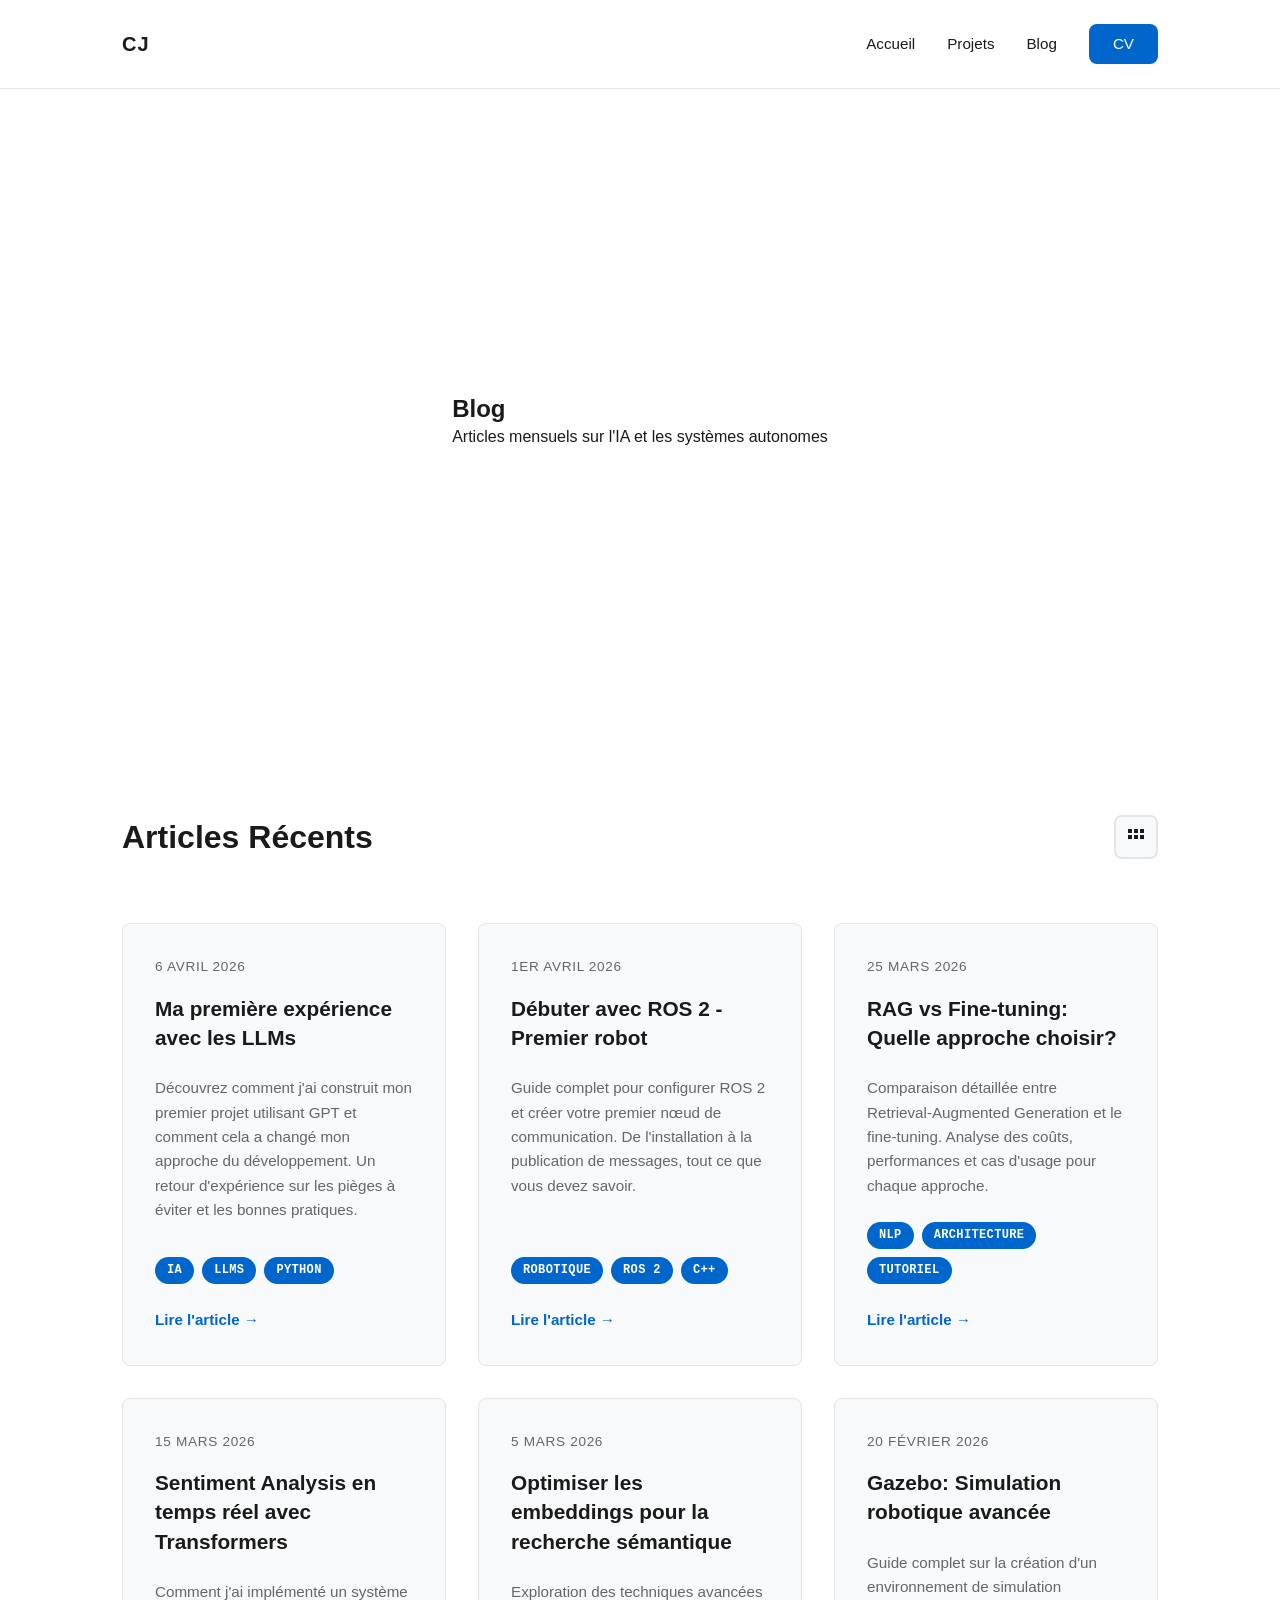
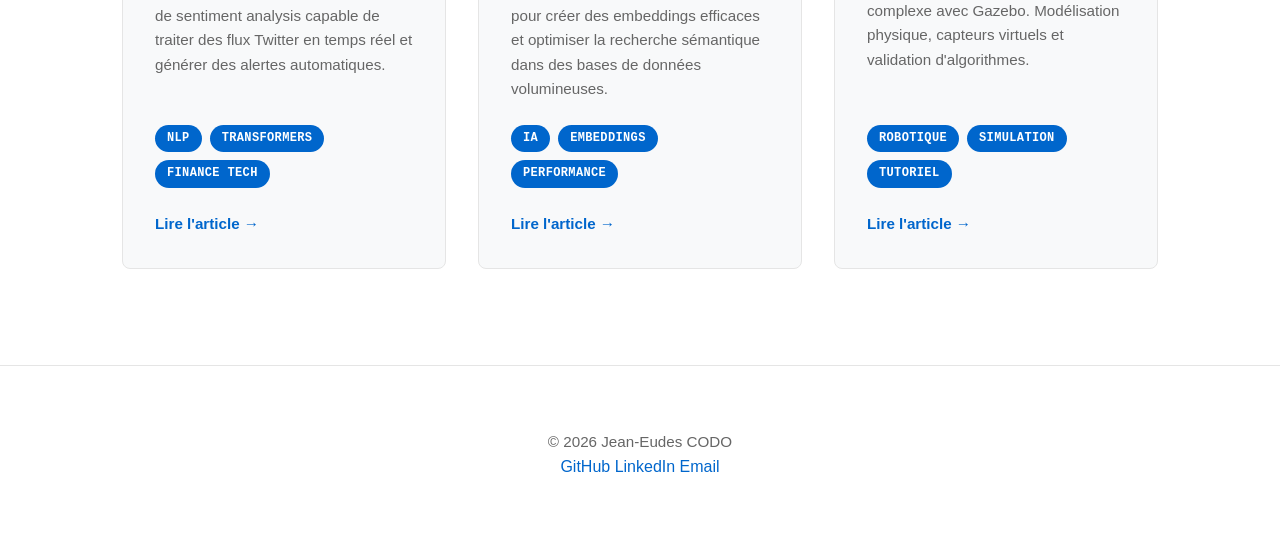
==== blog.html @ 96325549 "feat: new typographic hero layout, about section styling and footer simplification" ====
<!DOCTYPE html>
<html lang="fr">
<head>
    <meta charset="UTF-8">
    <meta name="viewport" content="width=device-width, initial-scale=1.0">
    <title>Blog - Jean-Eudes CODO</title>
    <meta name="description" content="Blog de Eudes - Articles sur l'IA, NLP et systèmes autonomes">
    <link rel="stylesheet" href="css/base.css">
    <link rel="stylesheet" href="css/articles.css">
</head>
<body>
    <div class="scroll-progress" id="scrollBar"></div>
    <!-- Header Navigation -->
    <header class="header" id="header">
        <div class="container">
            <div class="header-content">
                <a href="index.html" class="logo">CJ</a>
                <nav class="nav">
                    <a href="index.html" class="nav-link">Accueil</a>
                    <a href="projects.html" class="nav-link">Projets</a>
                    <a href="blog.html" class="nav-link">Blog</a>
                    <a href="cv/index_cv.html" class="nav-link nav-cv">CV</a>
                </nav>
            </div>
        </div>
    </header>

    <!-- Hero Section -->
    <section class="hero">
        <div class="container">
            <h1 class="hero-title">Blog</h1>
            <p class="hero-subtitle">Articles mensuels sur l'IA et les systèmes autonomes</p>
        </div>
    </section>

    <!-- Blog Section -->
    <section class="blog" id="blog">
        <div class="container">
            <!-- View Toggle -->
            <div class="blog-header reveal">
                <h2>Articles Récents</h2>
                <button class="view-toggle" id="viewToggle" aria-label="Toggle between grid and list view">
                    <svg class="icon-grid" width="20" height="20" viewBox="0 0 20 20" fill="currentColor">
                        <rect x="2" y="2" width="4" height="4"></rect>
                        <rect x="8" y="2" width="4" height="4"></rect>
                        <rect x="14" y="2" width="4" height="4"></rect>
                        <rect x="2" y="8" width="4" height="4"></rect>
                        <rect x="8" y="8" width="4" height="4"></rect>
                        <rect x="14" y="8" width="4" height="4"></rect>
                    </svg>
                    <svg class="icon-list" style="display: none;" width="20" height="20" viewBox="0 0 20 20" fill="currentColor">
                        <rect x="2" y="3" width="16" height="2"></rect>
                        <rect x="2" y="9" width="16" height="2"></rect>
                        <rect x="2" y="15" width="16" height="2"></rect>
                    </svg>
                </button>
            </div>

            <!-- Articles Container -->
            <div class="articles-container grid-view" id="articlesContainer">
                <!-- Article 1 -->
                <article class="article-card reveal">
                    <div class="article-date">6 avril 2026</div>
                    <h3 class="article-title">Ma première expérience avec les LLMs</h3>
                    <p class="article-excerpt">
                        Découvrez comment j'ai construit mon premier projet utilisant GPT et comment cela a changé mon approche du développement. 
                        Un retour d'expérience sur les pièges à éviter et les bonnes pratiques.
                    </p>
                    <div class="article-tags">
                        <span class="tag">IA</span>
                        <span class="tag">LLMs</span>
                        <span class="tag">Python</span>
                    </div>
                    <a href="articles/article_1.html" class="article-link">Lire l'article →</a>
                </article>

                <!-- Article 2 -->
                <article class="article-card reveal">
                    <div class="article-date">1er avril 2026</div>
                    <h3 class="article-title">Débuter avec ROS 2 - Premier robot</h3>
                    <p class="article-excerpt">
                        Guide complet pour configurer ROS 2 et créer votre premier nœud de communication. 
                        De l'installation à la publication de messages, tout ce que vous devez savoir.
                    </p>
                    <div class="article-tags">
                        <span class="tag">Robotique</span>
                        <span class="tag">ROS 2</span>
                        <span class="tag">C++</span>
                    </div>
                    <a href="articles/article_2.html" class="article-link">Lire l'article →</a>
                </article>

                <!-- Article 3 -->
                <article class="article-card reveal">
                    <div class="article-date">25 mars 2026</div>
                    <h3 class="article-title">RAG vs Fine-tuning: Quelle approche choisir?</h3>
                    <p class="article-excerpt">
                        Comparaison détaillée entre Retrieval-Augmented Generation et le fine-tuning. 
                        Analyse des coûts, performances et cas d'usage pour chaque approche.
                    </p>
                    <div class="article-tags">
                        <span class="tag">NLP</span>
                        <span class="tag">Architecture</span>
                        <span class="tag">Tutoriel</span>
                    </div>
                    <a href="articles/article_3.html" class="article-link">Lire l'article →</a>
                </article>

                <!-- Article 4 -->
                <article class="article-card reveal">
                    <div class="article-date">15 mars 2026</div>
                    <h3 class="article-title">Sentiment Analysis en temps réel avec Transformers</h3>
                    <p class="article-excerpt">
                        Comment j'ai implémenté un système de sentiment analysis capable de traiter 
                        des flux Twitter en temps réel et générer des alertes automatiques.
                    </p>
                    <div class="article-tags">
                        <span class="tag">NLP</span>
                        <span class="tag">Transformers</span>
                        <span class="tag">Finance Tech</span>
                    </div>
                    <a href="articles/article_4.html" class="article-link">Lire l'article →</a>
                </article>

                <!-- Article 5 -->
                <article class="article-card reveal">
                    <div class="article-date">5 mars 2026</div>
                    <h3 class="article-title">Optimiser les embeddings pour la recherche sémantique</h3>
                    <p class="article-excerpt">
                        Exploration des techniques avancées pour créer des embeddings efficaces 
                        et optimiser la recherche sémantique dans des bases de données volumineuses.
                    </p>
                    <div class="article-tags">
                        <span class="tag">IA</span>
                        <span class="tag">Embeddings</span>
                        <span class="tag">Performance</span>
                    </div>
                    <a href="articles/article_5.html" class="article-link">Lire l'article →</a>
                </article>

                <!-- Article 6 -->
                <article class="article-card reveal">
                    <div class="article-date">20 février 2026</div>
                    <h3 class="article-title">Gazebo: Simulation robotique avancée</h3>
                    <p class="article-excerpt">
                        Guide complet sur la création d'un environnement de simulation complexe 
                        avec Gazebo. Modélisation physique, capteurs virtuels et validation d'algorithmes.
                    </p>
                    <div class="article-tags">
                        <span class="tag">Robotique</span>
                        <span class="tag">Simulation</span>
                        <span class="tag">Tutoriel</span>
                    </div>
                    <a href="articles/article_6.html" class="article-link">Lire l'article →</a>
                </article>
            </div>
        </div>
    </section>

    <!-- Footer -->
    <footer class="footer">
        <div class="container">
            <p>&copy; 2026 Jean-Eudes CODO</p>
            <div class="footer-links">
                <a href="https://github.com/Eudoo" target="_blank">GitHub</a>
                <a href="https://linkedin.com/in/eudes-codo" target="_blank">LinkedIn</a>
                <a href="mailto:eudescodo00@gmail.com">Email</a>
            </div>
        </div>
    </footer>

    <script>
        const viewToggle = document.getElementById('viewToggle');
        const articlesContainer = document.getElementById('articlesContainer');
        const iconGrid = document.querySelector('.icon-grid');
        const iconList = document.querySelector('.icon-list');

        viewToggle.addEventListener('click', () => {
            articlesContainer.classList.toggle('grid-view');
            articlesContainer.classList.toggle('list-view');
            
            iconGrid.style.display = iconGrid.style.display === 'none' ? 'block' : 'none';
            iconList.style.display = iconList.style.display === 'none' ? 'block' : 'none';
        });

        function reveal() {
            var reveals = document.querySelectorAll(".reveal");
            for (var i = 0; i < reveals.length; i++) {
                var windowHeight = window.innerHeight;
                var elementTop = reveals[i].getBoundingClientRect().top;
                var elementVisible = 100;
                if (elementTop < windowHeight - elementVisible) {
                    reveals[i].classList.add("active");
                }
            }
        }

        window.onscroll = function() {
            const header = document.getElementById("header");
            const scrollBar = document.getElementById("scrollBar");
            const winScroll = document.body.scrollTop || document.documentElement.scrollTop;
            const height = document.documentElement.scrollHeight - document.documentElement.clientHeight;
            const scrolled = (winScroll / height) * 100;
            
            scrollBar.style.width = scrolled + "%";

            if (winScroll > 50) {
                header.classList.add("scrolled");
            } else {
                header.classList.remove("scrolled");
            }
            
            reveal();
        };

        window.onload = reveal;
    </script>
</body>
</html>
---- css/base.css ----
/* ===========================
   CSS Variables & Root
   =========================== */

:root {
    --color-bg: #ffffff;
    --color-text: #1a1a1a;
    --color-text-light: #666666;
    --color-border: #e5e5e5;
    --color-primary: #0066cc;
    --color-primary-hover: #0052a3;
    --color-accent: #f8f9fa;
    --header-bg: rgba(255, 255, 255, 0.8);
    
    --spacing-xs: 0.5rem;
    --spacing-sm: 1rem;
    --spacing-md: 1.5rem;
    --spacing-lg: 2rem;
    --spacing-xl: 4rem;
    --spacing-xxl: 6rem;
    
    --font-family: -apple-system, BlinkMacSystemFont, 'Segoe UI', Roboto, Oxygen, Ubuntu, Cantarell, sans-serif;
    --font-mono: 'SF Mono', Monaco, 'Cascadia Code', 'Roboto Mono', Menlo, Courier, monospace;
    
    --transition-fast: 0.2s ease;
    --transition-normal: 0.3s ease;
    --transition-slow: 0.5s ease;
    --border-radius: 8px;
}

/* Dark Mode */
@media (prefers-color-scheme: dark) {
    :root {
        --color-bg: #0f0f0f;
        --color-text: #e5e5e5;
        --color-text-light: #a0a0a0;
        --color-border: #2a2a2a;
        --color-accent: #151515;
        --header-bg: rgba(15, 15, 15, 0.8);
    }
}

/* ===========================
   Global Styles
   =========================== */

* {
    margin: 0;
    padding: 0;
    box-sizing: border-box;
}

html {
    scroll-behavior: smooth;
}

body {
    background-color: var(--color-bg);
    color: var(--color-text);
    font-family: var(--font-family);
    font-size: 16px;
    line-height: 1.6;
    transition: background-color var(--transition-slow), color var(--transition-slow);
    overflow-x: hidden;
}

a {
    color: var(--color-primary);
    text-decoration: none;
    transition: color var(--transition-normal);
}

a:hover {
    color: var(--color-primary-hover);
}

h1, h2, h3, h4 {
    line-height: 1.2;
    color: var(--color-text);
}

/* Scroll Progress Bar */
.scroll-progress {
    position: fixed;
    top: 0;
    left: 0;
    width: 0%;
    height: 3px;
    background: linear-gradient(to right, var(--color-primary), #00c6ff);
    z-index: 2000;
    transition: width 0.1s ease-out;
}

/* ===========================
   Layout
   =========================== */

.container {
    max-width: 1100px;
    margin: 0 auto;
    padding: 0 var(--spacing-lg);
}

/* ===========================
   Header & Navigation
   =========================== */

.header {
    position: sticky;
    top: 0;
    background-color: var(--header-bg);
    backdrop-filter: blur(12px);
    -webkit-backdrop-filter: blur(12px);
    border-bottom: 1px solid var(--color-border);
    z-index: 1000;
    transition: all var(--transition-normal);
}

.header.scrolled {
    padding: 5px 0;
    box-shadow: 0 4px 20px rgba(0,0,0,0.05);
}

.header-content {
    display: flex;
    justify-content: space-between;
    align-items: center;
    padding: var(--spacing-md) 0;
    transition: padding var(--transition-normal);
}

.logo {
    font-size: 1.25rem;
    font-weight: 700;
    color: var(--color-text);
    letter-spacing: 0.05em;
    position: relative;
    overflow: hidden;
}

.nav {
    display: flex;
    gap: var(--spacing-lg);
    align-items: center;
}

.nav-link {
    color: var(--color-text);
    font-size: 0.95rem;
    font-weight: 500;
    position: relative;
    padding: 4px 0;
}

.nav-link::after {
    content: '';
    position: absolute;
    bottom: 0;
    left: 0;
    width: 0;
    height: 2px;
    background-color: var(--color-primary);
    transition: width var(--transition-normal);
}

.nav-link:hover::after {
    width: 100%;
}

.nav-cv {
    background-color: var(--color-primary);
    color: white !important;
    padding: var(--spacing-xs) var(--spacing-md);
    border-radius: var(--border-radius);
    transition: all var(--transition-normal) !important;
}

.nav-cv::after {
    display: none;
}

.nav-cv:hover {
    background-color: var(--color-primary-hover);
    transform: translateY(-2px);
    box-shadow: 0 4px 12px rgba(0, 102, 204, 0.2);
}

/* ===========================
   Hero Section (Typography Driven)
   =========================== */

.hero {
    padding: 12vh 0 8vh;
    text-align: left;
    min-height: 70vh;
    display: flex;
    align-items: center;
}

.hero-content {
    max-width: 800px;
}

.hero-name {
    font-size: clamp(2.5rem, 5vw, 3.5rem);
    font-weight: 800;
    margin-bottom: var(--spacing-sm);
    letter-spacing: -0.02em;
    color: var(--color-text);
    opacity: 0;
    transform: translateY(30px);
    animation: fadeInUp 0.8s cubic-bezier(0.2, 0.8, 0.2, 1) forwards;
}

.hero-name span {
    color: var(--color-primary);
}

.hero-description {
    font-size: clamp(1.1rem, 2.5vw, 1.35rem);
    color: var(--color-text-light);
    margin-bottom: var(--spacing-xl);
    max-width: 650px;
    line-height: 1.6;
    opacity: 0;
    transform: translateY(20px);
    animation: fadeInUp 0.8s cubic-bezier(0.2, 0.8, 0.2, 1) 0.2s forwards;
}

.hero-actions {
    display: flex;
    gap: var(--spacing-md);
    opacity: 0;
    transform: translateY(20px);
    animation: fadeInUp 0.8s cubic-bezier(0.2, 0.8, 0.2, 1) 0.3s forwards;
}

@keyframes fadeInUp {
    to {
        opacity: 1;
        transform: translateY(0);
    }
}

/* ===========================
   Buttons
   =========================== */

.btn {
    display: inline-block;
    padding: 0.8rem 1.8rem;
    border-radius: var(--border-radius);
    font-weight: 600;
    font-size: 1rem;
    transition: all var(--transition-normal);
    cursor: pointer;
    border: 2px solid transparent;
    text-align: center;
}

.btn-primary {
    background-color: var(--color-text);
    color: var(--color-bg);
}

.btn-primary:hover {
    background-color: var(--color-primary);
    color: white;
    transform: translateY(-3px);
    box-shadow: 0 10px 20px rgba(0, 102, 204, 0.15);
}

.btn-secondary {
    background-color: transparent;
    color: var(--color-text);
    border-color: var(--color-border);
}

.btn-secondary:hover {
    border-color: var(--color-text);
    transform: translateY(-3px);
}

/* ===========================
   Section Animations
   =========================== */

.reveal {
    opacity: 0;
    transform: translateY(40px);
    transition: all 0.8s cubic-bezier(0.2, 0.8, 0.2, 1);
}

.reveal.active {
    opacity: 1;
    transform: translateY(0);
}

/* ===========================
   About Section
   =========================== */

.about {
    padding: var(--spacing-xxl) 0;
    background-color: var(--color-accent);
    border-top: 1px solid var(--color-border);
    border-bottom: 1px solid var(--color-border);
}

.about-grid {
    display: grid;
    grid-template-columns: 1fr 1fr;
    gap: var(--spacing-xxl);
    align-items: center;
}

.about-vision {
    font-size: 2rem;
    font-weight: 700;
    line-height: 1.3;
    letter-spacing: -0.02em;
    position: relative;
    padding-left: var(--spacing-md);
    border-left: 4px solid var(--color-primary);
}

.about-text p {
    font-size: 1.1rem;
    color: var(--color-text-light);
    margin-bottom: var(--spacing-md);
}

.about-text p:last-child {
    margin-bottom: 0;
}

/* ===========================
   Featured Projects
   =========================== */

.featured-projects {
    padding: var(--spacing-xxl) 0;
    background-color: var(--color-accent);
}

.section-header {
    display: flex;
    justify-content: space-between;
    align-items: flex-end;
    margin-bottom: var(--spacing-xl);
}

.section-title {
    font-size: 2.5rem;
    font-weight: 700;
    letter-spacing: -0.02em;
}

.view-all {
    font-weight: 600;
    color: var(--color-primary);
    position: relative;
    padding-bottom: 2px;
}

.view-all::after {
    content: '→';
    margin-left: 5px;
    transition: margin var(--transition-normal);
}

.view-all:hover::after {
    margin-left: 10px;
}

/* Reuse project-card styles from projects.css (ensure it's included or duplicate here for homepage) */
.projects-grid {
    display: grid;
    grid-template-columns: repeat(auto-fill, minmax(300px, 1fr));
    gap: var(--spacing-xl);
}

.project-card {
    background: var(--color-bg);
    border: 1px solid var(--color-border);
    border-radius: var(--border-radius);
    overflow: hidden;
    transition: all var(--transition-normal);
    display: flex;
    flex-direction: column;
}

.project-card:hover {
    transform: translateY(-8px);
    box-shadow: 0 12px 30px rgba(0,0,0,0.08);
    border-color: transparent;
}

.project-image {
    height: 180px;
    width: 100%;
}

.project-content {
    padding: var(--spacing-lg);
    flex-grow: 1;
    display: flex;
    flex-direction: column;
}

.project-title {
    font-size: 1.25rem;
    font-weight: 700;
    margin-bottom: var(--spacing-xs);
}

.project-description {
    color: var(--color-text-light);
    font-size: 0.95rem;
    margin-bottom: var(--spacing-md);
    flex-grow: 1;
}

.project-tags {
    display: flex;
    flex-wrap: wrap;
    gap: var(--spacing-xs);
    margin-bottom: var(--spacing-md);
}

.tag {
    background-color: var(--color-accent);
    color: var(--color-text);
    padding: 0.2rem 0.6rem;
    border-radius: 100px;
    font-size: 0.8rem;
    font-weight: 500;
    font-family: var(--font-mono);
}

.project-links {
    display: flex;
    gap: var(--spacing-sm);
    margin-top: auto;
}

.project-link {
    font-size: 0.9rem;
    font-weight: 600;
}

/* ===========================
   Connect Section
   =========================== */

.connect {
    padding: var(--spacing-xxl) 0;
    text-align: center;
}

.connect h2 {
    font-size: 3rem;
    font-weight: 800;
    margin-bottom: var(--spacing-md);
    letter-spacing: -0.02em;
}

.connect p {
    font-size: 1.2rem;
    color: var(--color-text-light);
    margin-bottom: var(--spacing-xl);
    max-width: 500px;
    margin-left: auto;
    margin-right: auto;
}

.social-links-large {
    display: flex;
    justify-content: center;
    gap: var(--spacing-md);
    flex-wrap: wrap;
}

.social-btn {
    display: flex;
    align-items: center;
    gap: 8px;
    padding: 0.8rem 1.5rem;
    background-color: var(--color-accent);
    border: 1px solid var(--color-border);
    border-radius: 100px;
    color: var(--color-text);
    font-weight: 600;
    transition: all var(--transition-normal);
}

.social-btn:hover {
    background-color: var(--color-text);
    color: var(--color-bg);
    border-color: var(--color-text);
    transform: translateY(-3px);
}

/* ===========================
   Footer
   =========================== */

.footer {
    border-top: 1px solid var(--color-border);
    padding: var(--spacing-xl) 0;
    text-align: center;
    color: var(--color-text-light);
}

.footer p {
    font-size: 0.95rem;
}

/* ===========================
   Responsive Design
   =========================== */

@media (max-width: 900px) {
    .about-grid {
        grid-template-columns: 1fr;
        gap: var(--spacing-xl);
    }
    
    .about-vision {
        font-size: 1.5rem;
    }
}

@media (max-width: 768px) {
    .hero {
        padding: 10vh 0 5vh;
        min-height: auto;
    }
    
    .hero-actions {
        flex-direction: column;
        gap: var(--spacing-sm);
    }
    
    .btn {
        width: 100%;
    }
    
    .section-header {
        flex-direction: column;
        align-items: flex-start;
        gap: var(--spacing-sm);
    }
    
    .connect h2 {
        font-size: 2.2rem;
    }
    
    .nav {
        gap: var(--spacing-md);
    }
}

@media (max-width: 480px) {
    .container {
        padding: 0 var(--spacing-md);
    }
    
    .header-content {
        padding: var(--spacing-md) 0;
    }
    
    .nav {
        gap: var(--spacing-sm);
    }
    
    .nav-link {
        font-size: 0.85rem;
    }
}
---- css/articles.css ----
/* ===========================
   Blog / Articles Styles
   =========================== */

.blog {
    padding: var(--spacing-xxl) 0;
}

/* Blog Header with Toggle */
.blog-header {
    display: flex;
    justify-content: space-between;
    align-items: center;
    margin-bottom: var(--spacing-xl);
    flex-wrap: wrap;
    gap: var(--spacing-lg);
}

.blog-header h2 {
    font-size: 2rem;
    font-weight: 700;
}

.view-toggle {
    display: flex;
    align-items: center;
    justify-content: center;
    width: 44px;
    height: 44px;
    border: 2px solid var(--color-border);
    background-color: var(--color-accent);
    border-radius: var(--border-radius);
    cursor: pointer;
    transition: all var(--transition);
    color: var(--color-text);
}

.view-toggle:hover {
    border-color: var(--color-primary);
    color: var(--color-primary);
    transform: scale(1.05);
}

/* Articles Container */
.articles-container {
    transition: all var(--transition);
}

/* ===========================
   Grid View (Default)
   =========================== */

.articles-container.grid-view {
    display: grid;
    grid-template-columns: repeat(auto-fill, minmax(320px, 1fr));
    gap: var(--spacing-lg);
}

.articles-container.grid-view .article-card {
    display: flex;
    flex-direction: column;
}

/* ===========================
   List View
   =========================== */

.articles-container.list-view {
    display: flex;
    flex-direction: column;
    gap: var(--spacing-lg);
}

.articles-container.list-view .article-card {
    display: grid;
    grid-template-columns: 120px 1fr;
    gap: var(--spacing-lg);
    align-items: start;
}

.articles-container.list-view .article-date {
    grid-column: 1;
    grid-row: 1 / span 3;
}

.articles-container.list-view .article-title {
    grid-column: 2;
    grid-row: 1;
}

.articles-container.list-view .article-excerpt {
    grid-column: 2;
    grid-row: 2;
}

.articles-container.list-view .article-tags {
    grid-column: 2;
    grid-row: 3;
}

/* ===========================
   Article Card Styles
   =========================== */

.article-card {
    padding: var(--spacing-lg);
    background-color: var(--color-accent);
    border: 1px solid var(--color-border);
    border-radius: var(--border-radius);
    transition: all var(--transition);
}

.article-card:hover {
    border-color: var(--color-primary);
    box-shadow: 0 8px 24px rgba(0, 102, 204, 0.08);
    transform: translateY(-4px);
}

/* Article Date */
.article-date {
    font-size: 0.85rem;
    color: var(--color-text-light);
    font-weight: 500;
    margin-bottom: var(--spacing-sm);
    text-transform: uppercase;
    letter-spacing: 0.05em;
}

/* Article Title */
.article-title {
    font-size: 1.3rem;
    font-weight: 700;
    margin-bottom: var(--spacing-md);
    line-height: 1.4;
    color: var(--color-text);
}

.article-title:hover {
    color: var(--color-primary);
}

/* Article Excerpt */
.article-excerpt {
    font-size: 0.95rem;
    color: var(--color-text-light);
    line-height: 1.6;
    margin-bottom: var(--spacing-md);
    flex-grow: 1;
}

/* Article Tags */
.article-tags {
    display: flex;
    gap: var(--spacing-xs);
    margin-bottom: var(--spacing-md);
    flex-wrap: wrap;
}

.tag {
    display: inline-block;
    padding: 0.25rem 0.75rem;
    background-color: var(--color-primary);
    color: white;
    font-size: 0.75rem;
    font-weight: 600;
    border-radius: 20px;
    text-transform: uppercase;
    letter-spacing: 0.03em;
    transition: all var(--transition);
}

.tag:hover {
    background-color: var(--color-primary-hover);
    transform: scale(1.05);
}

/* Article Link */
.article-link {
    display: inline-block;
    color: var(--color-primary);
    font-weight: 600;
    font-size: 0.95rem;
    transition: all var(--transition);
}

.article-link:hover {
    color: var(--color-primary-hover);
    margin-left: 4px;
}

/* ===========================
   Responsive Design
   =========================== */

@media (max-width: 768px) {
    .blog-header {
        justify-content: space-between;
    }

    .blog-header h2 {
        font-size: 1.5rem;
    }

    .articles-container.grid-view {
        grid-template-columns: 1fr;
    }

    .articles-container.list-view .article-card {
        grid-template-columns: 100px 1fr;
        gap: var(--spacing-md);
    }

    .article-title {
        font-size: 1.1rem;
    }

    .article-date {
        font-size: 0.8rem;
    }
}

@media (max-width: 480px) {
    .blog-header {
        flex-direction: column;
        align-items: flex-start;
    }

    .blog-header h2 {
        font-size: 1.3rem;
    }

    .articles-container.grid-view {
        gap: var(--spacing-md);
    }

    .article-card {
        padding: var(--spacing-md);
    }

    .article-title {
        font-size: 1rem;
        margin-bottom: var(--spacing-sm);
    }

    .article-excerpt {
        font-size: 0.9rem;
        margin-bottom: var(--spacing-sm);
    }

    .articles-container.list-view .article-card {
        grid-template-columns: 1fr;
        gap: var(--spacing-sm);
    }

    .articles-container.list-view .article-card .article-date {
        grid-column: 1;
        grid-row: auto;
        margin-bottom: var(--spacing-sm);
    }

    .articles-container.list-view .article-card .article-title {
        grid-column: 1;
        margin-bottom: var(--spacing-sm);
    }

    .articles-container.list-view .article-card .article-excerpt {
        grid-column: 1;
    }

    .articles-container.list-view .article-card .article-tags {
        grid-column: 1;
    }
}
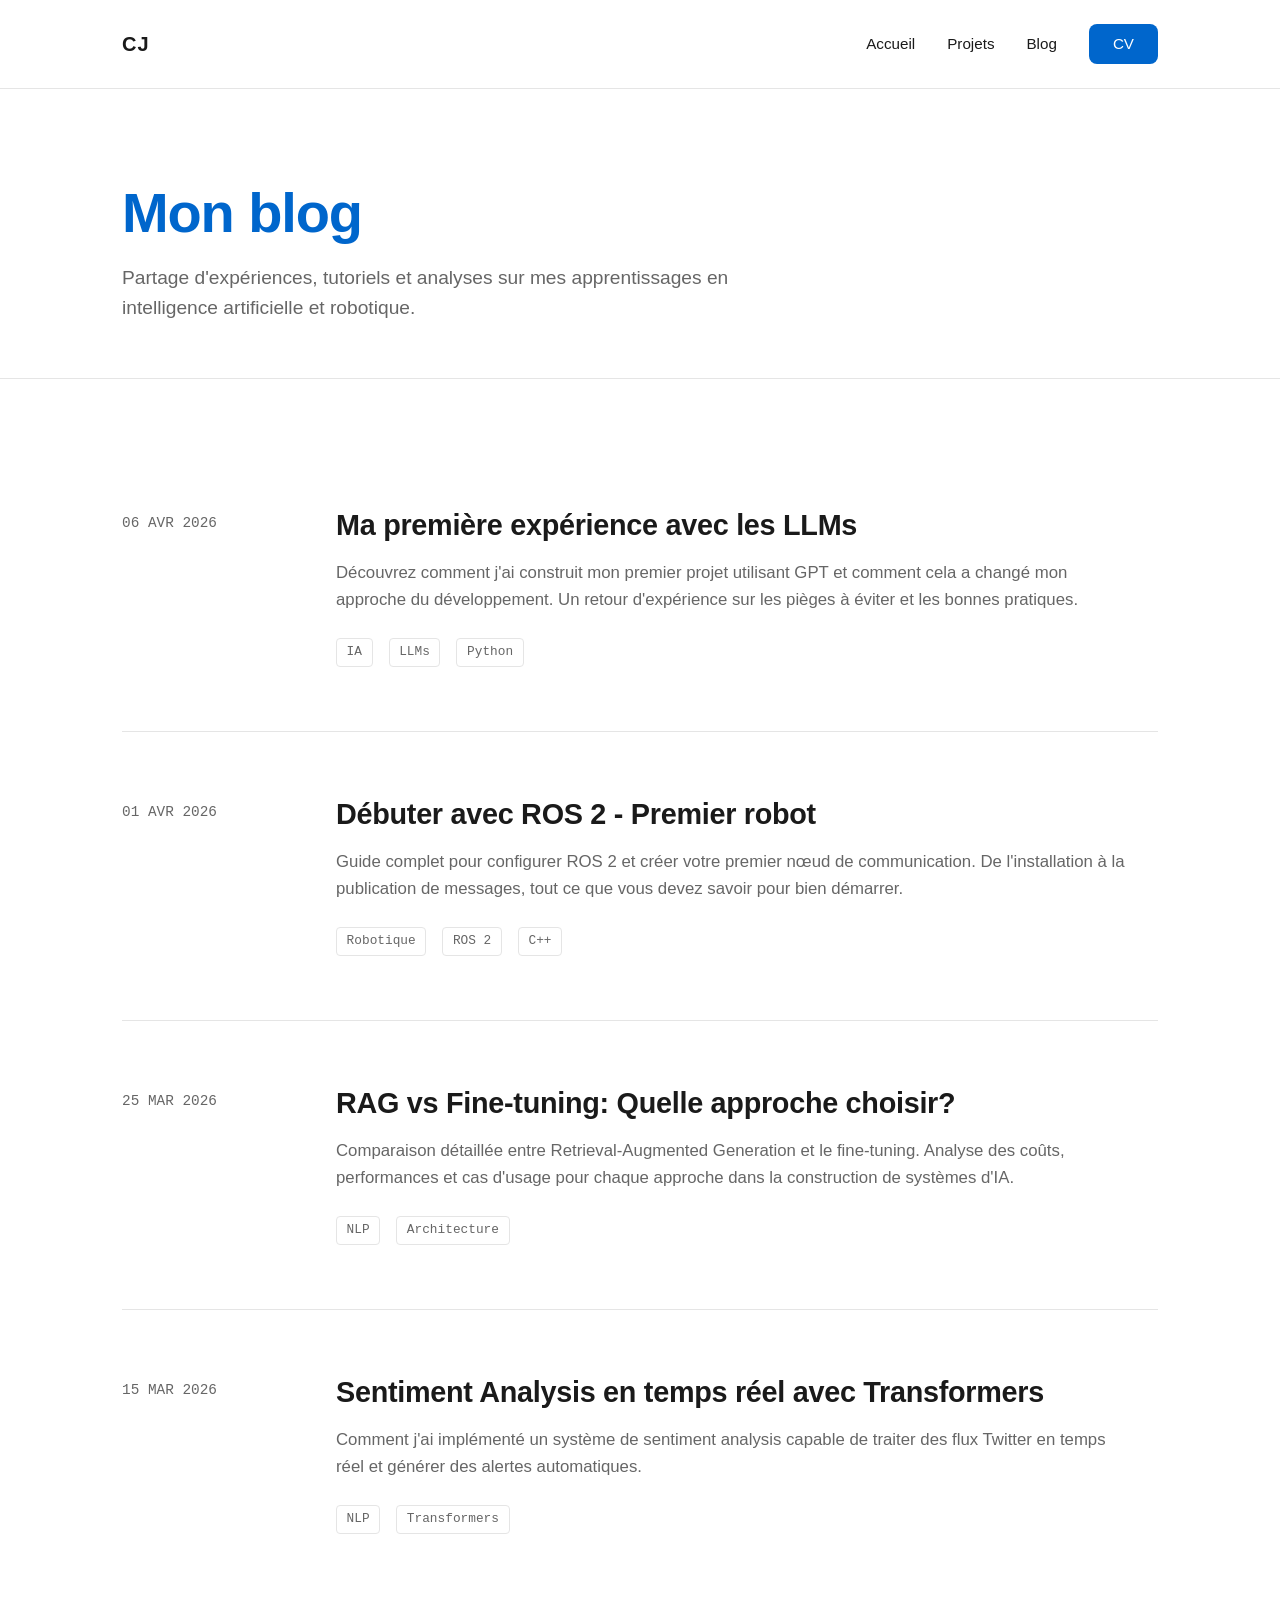
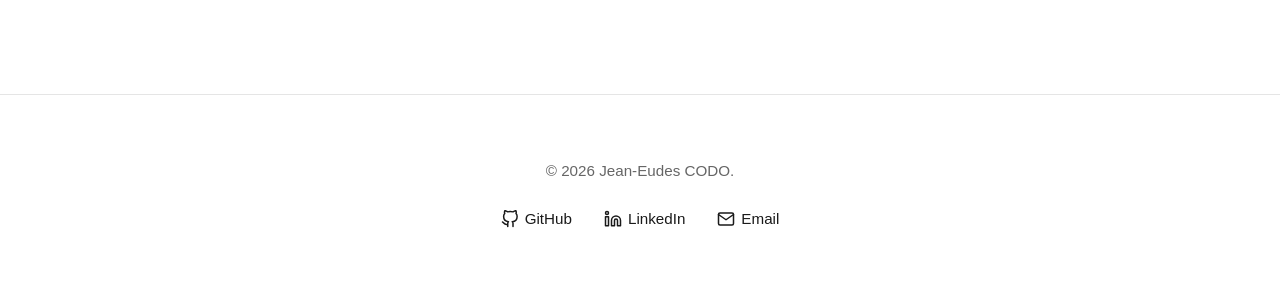
==== commit 4c779faf: "refactor: redesign projects and blog pages, add filters, and harmonize typography (colors and hierar" ====
--- a/blog.html
+++ b/blog.html
@@ -26,133 +26,91 @@
     </header>
 
     <!-- Hero Section -->
-    <section class="hero">
+    <section class="hero-blog">
         <div class="container">
-            <h1 class="hero-title">Blog</h1>
-            <p class="hero-subtitle">Articles mensuels sur l'IA et les systèmes autonomes</p>
+            <h1 class="hero-blog-title reveal">Mon blog</h1>
+            <p class="hero-blog-description reveal">
+                Partage d'expériences, tutoriels et analyses sur mes apprentissages en intelligence artificielle et robotique.
+            </p>
         </div>
     </section>
 
     <!-- Blog Section -->
     <section class="blog" id="blog">
         <div class="container">
-            <!-- View Toggle -->
-            <div class="blog-header reveal">
-                <h2>Articles Récents</h2>
-                <button class="view-toggle" id="viewToggle" aria-label="Toggle between grid and list view">
-                    <svg class="icon-grid" width="20" height="20" viewBox="0 0 20 20" fill="currentColor">
-                        <rect x="2" y="2" width="4" height="4"></rect>
-                        <rect x="8" y="2" width="4" height="4"></rect>
-                        <rect x="14" y="2" width="4" height="4"></rect>
-                        <rect x="2" y="8" width="4" height="4"></rect>
-                        <rect x="8" y="8" width="4" height="4"></rect>
-                        <rect x="14" y="8" width="4" height="4"></rect>
-                    </svg>
-                    <svg class="icon-list" style="display: none;" width="20" height="20" viewBox="0 0 20 20" fill="currentColor">
-                        <rect x="2" y="3" width="16" height="2"></rect>
-                        <rect x="2" y="9" width="16" height="2"></rect>
-                        <rect x="2" y="15" width="16" height="2"></rect>
-                    </svg>
-                </button>
-            </div>
-
             <!-- Articles Container -->
-            <div class="articles-container grid-view" id="articlesContainer">
+            <div class="articles-container" id="articlesContainer">
+                
                 <!-- Article 1 -->
-                <article class="article-card reveal">
-                    <div class="article-date">6 avril 2026</div>
-                    <h3 class="article-title">Ma première expérience avec les LLMs</h3>
-                    <p class="article-excerpt">
-                        Découvrez comment j'ai construit mon premier projet utilisant GPT et comment cela a changé mon approche du développement. 
-                        Un retour d'expérience sur les pièges à éviter et les bonnes pratiques.
-                    </p>
-                    <div class="article-tags">
-                        <span class="tag">IA</span>
-                        <span class="tag">LLMs</span>
-                        <span class="tag">Python</span>
+                <article class="article-row reveal">
+                    <div class="article-date">06 AVR 2026</div>
+                    <div class="article-content">
+                        <h3 class="article-title">Ma première expérience avec les LLMs</h3>
+                        <p class="article-excerpt">
+                            Découvrez comment j'ai construit mon premier projet utilisant GPT et comment cela a changé mon approche du développement. Un retour d'expérience sur les pièges à éviter et les bonnes pratiques.
+                        </p>
+                        <div class="article-tags">
+                            <span class="tag">IA</span>
+                            <span class="tag">LLMs</span>
+                            <span class="tag">Python</span>
+                            <span class="read-icon">Lire <svg width="20" height="20" viewBox="0 0 24 24" fill="none" stroke="currentColor" stroke-width="2" stroke-linecap="round" stroke-linejoin="round" style="margin-left: 5px;"><line x1="5" y1="12" x2="19" y2="12"></line><polyline points="12 5 19 12 12 19"></polyline></svg></span>
+                        </div>
                     </div>
-                    <a href="articles/article_1.html" class="article-link">Lire l'article →</a>
+                    <a href="articles/article_1.html" class="article-link-overlay">Lire l'article</a>
                 </article>
 
                 <!-- Article 2 -->
-                <article class="article-card reveal">
-                    <div class="article-date">1er avril 2026</div>
-                    <h3 class="article-title">Débuter avec ROS 2 - Premier robot</h3>
-                    <p class="article-excerpt">
-                        Guide complet pour configurer ROS 2 et créer votre premier nœud de communication. 
-                        De l'installation à la publication de messages, tout ce que vous devez savoir.
-                    </p>
-                    <div class="article-tags">
-                        <span class="tag">Robotique</span>
-                        <span class="tag">ROS 2</span>
-                        <span class="tag">C++</span>
+                <article class="article-row reveal">
+                    <div class="article-date">01 AVR 2026</div>
+                    <div class="article-content">
+                        <h3 class="article-title">Débuter avec ROS 2 - Premier robot</h3>
+                        <p class="article-excerpt">
+                            Guide complet pour configurer ROS 2 et créer votre premier nœud de communication. De l'installation à la publication de messages, tout ce que vous devez savoir pour bien démarrer.
+                        </p>
+                        <div class="article-tags">
+                            <span class="tag">Robotique</span>
+                            <span class="tag">ROS 2</span>
+                            <span class="tag">C++</span>
+                            <span class="read-icon">Lire <svg width="20" height="20" viewBox="0 0 24 24" fill="none" stroke="currentColor" stroke-width="2" stroke-linecap="round" stroke-linejoin="round" style="margin-left: 5px;"><line x1="5" y1="12" x2="19" y2="12"></line><polyline points="12 5 19 12 12 19"></polyline></svg></span>
+                        </div>
                     </div>
-                    <a href="articles/article_2.html" class="article-link">Lire l'article →</a>
+                    <a href="articles/article_2.html" class="article-link-overlay">Lire l'article</a>
                 </article>
 
                 <!-- Article 3 -->
-                <article class="article-card reveal">
-                    <div class="article-date">25 mars 2026</div>
-                    <h3 class="article-title">RAG vs Fine-tuning: Quelle approche choisir?</h3>
-                    <p class="article-excerpt">
-                        Comparaison détaillée entre Retrieval-Augmented Generation et le fine-tuning. 
-                        Analyse des coûts, performances et cas d'usage pour chaque approche.
-                    </p>
-                    <div class="article-tags">
-                        <span class="tag">NLP</span>
-                        <span class="tag">Architecture</span>
-                        <span class="tag">Tutoriel</span>
+                <article class="article-row reveal">
+                    <div class="article-date">25 MAR 2026</div>
+                    <div class="article-content">
+                        <h3 class="article-title">RAG vs Fine-tuning: Quelle approche choisir?</h3>
+                        <p class="article-excerpt">
+                            Comparaison détaillée entre Retrieval-Augmented Generation et le fine-tuning. Analyse des coûts, performances et cas d'usage pour chaque approche dans la construction de systèmes d'IA.
+                        </p>
+                        <div class="article-tags">
+                            <span class="tag">NLP</span>
+                            <span class="tag">Architecture</span>
+                            <span class="read-icon">Lire <svg width="20" height="20" viewBox="0 0 24 24" fill="none" stroke="currentColor" stroke-width="2" stroke-linecap="round" stroke-linejoin="round" style="margin-left: 5px;"><line x1="5" y1="12" x2="19" y2="12"></line><polyline points="12 5 19 12 12 19"></polyline></svg></span>
+                        </div>
                     </div>
-                    <a href="articles/article_3.html" class="article-link">Lire l'article →</a>
+                    <a href="articles/article_3.html" class="article-link-overlay">Lire l'article</a>
                 </article>
 
                 <!-- Article 4 -->
-                <article class="article-card reveal">
-                    <div class="article-date">15 mars 2026</div>
-                    <h3 class="article-title">Sentiment Analysis en temps réel avec Transformers</h3>
-                    <p class="article-excerpt">
-                        Comment j'ai implémenté un système de sentiment analysis capable de traiter 
-                        des flux Twitter en temps réel et générer des alertes automatiques.
-                    </p>
-                    <div class="article-tags">
-                        <span class="tag">NLP</span>
-                        <span class="tag">Transformers</span>
-                        <span class="tag">Finance Tech</span>
+                <article class="article-row reveal">
+                    <div class="article-date">15 MAR 2026</div>
+                    <div class="article-content">
+                        <h3 class="article-title">Sentiment Analysis en temps réel avec Transformers</h3>
+                        <p class="article-excerpt">
+                            Comment j'ai implémenté un système de sentiment analysis capable de traiter des flux Twitter en temps réel et générer des alertes automatiques.
+                        </p>
+                        <div class="article-tags">
+                            <span class="tag">NLP</span>
+                            <span class="tag">Transformers</span>
+                            <span class="read-icon">Lire <svg width="20" height="20" viewBox="0 0 24 24" fill="none" stroke="currentColor" stroke-width="2" stroke-linecap="round" stroke-linejoin="round" style="margin-left: 5px;"><line x1="5" y1="12" x2="19" y2="12"></line><polyline points="12 5 19 12 12 19"></polyline></svg></span>
+                        </div>
                     </div>
-                    <a href="articles/article_4.html" class="article-link">Lire l'article →</a>
+                    <a href="articles/article_4.html" class="article-link-overlay">Lire l'article</a>
                 </article>
 
-                <!-- Article 5 -->
-                <article class="article-card reveal">
-                    <div class="article-date">5 mars 2026</div>
-                    <h3 class="article-title">Optimiser les embeddings pour la recherche sémantique</h3>
-                    <p class="article-excerpt">
-                        Exploration des techniques avancées pour créer des embeddings efficaces 
-                        et optimiser la recherche sémantique dans des bases de données volumineuses.
-                    </p>
-                    <div class="article-tags">
-                        <span class="tag">IA</span>
-                        <span class="tag">Embeddings</span>
-                        <span class="tag">Performance</span>
-                    </div>
-                    <a href="articles/article_5.html" class="article-link">Lire l'article →</a>
-                </article>
-
-                <!-- Article 6 -->
-                <article class="article-card reveal">
-                    <div class="article-date">20 février 2026</div>
-                    <h3 class="article-title">Gazebo: Simulation robotique avancée</h3>
-                    <p class="article-excerpt">
-                        Guide complet sur la création d'un environnement de simulation complexe 
-                        avec Gazebo. Modélisation physique, capteurs virtuels et validation d'algorithmes.
-                    </p>
-                    <div class="article-tags">
-                        <span class="tag">Robotique</span>
-                        <span class="tag">Simulation</span>
-                        <span class="tag">Tutoriel</span>
-                    </div>
-                    <a href="articles/article_6.html" class="article-link">Lire l'article →</a>
-                </article>
             </div>
         </div>
     </section>
@@ -160,29 +118,25 @@
     <!-- Footer -->
     <footer class="footer">
         <div class="container">
-            <p>&copy; 2026 Jean-Eudes CODO</p>
+            <p>&copy; 2026 Jean-Eudes CODO.</p>
             <div class="footer-links">
-                <a href="https://github.com/Eudoo" target="_blank">GitHub</a>
-                <a href="https://linkedin.com/in/eudes-codo" target="_blank">LinkedIn</a>
-                <a href="mailto:eudescodo00@gmail.com">Email</a>
+                <a href="https://github.com/Eudoo" target="_blank">
+                    <svg width="18" height="18" fill="none" stroke="currentColor" stroke-width="2" stroke-linecap="round" stroke-linejoin="round" viewBox="0 0 24 24"><path d="M9 19c-5 1.5-5-2.5-7-3m14 6v-3.87a3.37 3.37 0 0 0-.94-2.61c3.14-.35 6.44-1.54 6.44-7A5.44 5.44 0 0 0 20 4.77 5.07 5.07 0 0 0 19.91 1S18.73.65 16 2.48a13.38 13.38 0 0 0-7 0C6.27.65 5.09 1 5.09 1A5.07 5.07 0 0 0 5 4.77a5.44 5.44 0 0 0-1.5 3.78c0 5.42 3.3 6.61 6.44 7A3.37 3.37 0 0 0 9 18.13V22"></path></svg>
+                    GitHub
+                </a>
+                <a href="https://linkedin.com/in/eudes-codo" target="_blank">
+                    <svg width="18" height="18" fill="none" stroke="currentColor" stroke-width="2" stroke-linecap="round" stroke-linejoin="round" viewBox="0 0 24 24"><path d="M16 8a6 6 0 0 1 6 6v7h-4v-7a2 2 0 0 0-2-2 2 2 0 0 0-2 2v7h-4v-7a6 6 0 0 1 6-6z"></path><rect x="2" y="9" width="4" height="12"></rect><circle cx="4" cy="4" r="2"></circle></svg>
+                    LinkedIn
+                </a>
+                <a href="mailto:eudescodo00@gmail.com">
+                    <svg width="18" height="18" fill="none" stroke="currentColor" stroke-width="2" stroke-linecap="round" stroke-linejoin="round" viewBox="0 0 24 24"><path d="M4 4h16c1.1 0 2 .9 2 2v12c0 1.1-.9 2-2 2H4c-1.1 0-2-.9-2-2V6c0-1.1.9-2 2-2z"></path><polyline points="22,6 12,13 2,6"></polyline></svg>
+                    Email
+                </a>
             </div>
         </div>
     </footer>
 
     <script>
-        const viewToggle = document.getElementById('viewToggle');
-        const articlesContainer = document.getElementById('articlesContainer');
-        const iconGrid = document.querySelector('.icon-grid');
-        const iconList = document.querySelector('.icon-list');
-
-        viewToggle.addEventListener('click', () => {
-            articlesContainer.classList.toggle('grid-view');
-            articlesContainer.classList.toggle('list-view');
-            
-            iconGrid.style.display = iconGrid.style.display === 'none' ? 'block' : 'none';
-            iconList.style.display = iconList.style.display === 'none' ? 'block' : 'none';
-        });
-
         function reveal() {
             var reveals = document.querySelectorAll(".reveal");
             for (var i = 0; i < reveals.length; i++) {
--- a/css/base.css
+++ b/css/base.css
@@ -206,14 +206,14 @@
     font-weight: 800;
     margin-bottom: var(--spacing-sm);
     letter-spacing: -0.02em;
-    color: var(--color-text);
+    color: var(--color-text); /* Force back to text color for "Bonjour..." */
     opacity: 0;
     transform: translateY(30px);
     animation: fadeInUp 0.8s cubic-bezier(0.2, 0.8, 0.2, 1) forwards;
 }
 
 .hero-name span {
-    color: var(--color-primary);
+    color: var(--color-primary); /* Force name to be blue */
 }
 
 .hero-description {
@@ -495,9 +495,9 @@
 }
 
 .social-btn:hover {
-    background-color: var(--color-text);
-    color: var(--color-bg);
-    border-color: var(--color-text);
+    background-color: var(--color-primary);
+    color: white;
+    border-color: var(--color-primary);
     transform: translateY(-3px);
 }
 
@@ -514,6 +514,28 @@
 
 .footer p {
     font-size: 0.95rem;
+    margin-bottom: var(--spacing-md);
+}
+
+.footer-links {
+    display: flex;
+    justify-content: center;
+    gap: var(--spacing-lg);
+    flex-wrap: wrap;
+}
+
+.footer-links a {
+    display: flex;
+    align-items: center;
+    gap: 6px;
+    color: var(--color-text);
+    font-size: 0.95rem;
+    font-weight: 500;
+    transition: color var(--transition-normal);
+}
+
+.footer-links a:hover {
+    color: var(--color-primary);
 }
 
 /* ===========================
@@ -578,3 +600,5 @@
         font-size: 0.85rem;
     }
 }
+ }
+}
--- a/css/articles.css
+++ b/css/articles.css
@@ -2,190 +2,138 @@
    Blog / Articles Styles
    =========================== */
 
-.blog {
-    padding: var(--spacing-xxl) 0;
+/* Hero Blog */
+.hero-blog {
+    padding: 10vh 0 6vh;
+    border-bottom: 1px solid var(--color-border);
+    background-color: var(--color-bg);
 }
 
-/* Blog Header with Toggle */
-.blog-header {
-    display: flex;
-    justify-content: space-between;
-    align-items: center;
-    margin-bottom: var(--spacing-xl);
-    flex-wrap: wrap;
-    gap: var(--spacing-lg);
+.hero-blog-title {
+    font-size: clamp(2.5rem, 5vw, 3.5rem);
+    font-weight: 800;
+    margin-bottom: var(--spacing-sm);
+    letter-spacing: -0.02em;
+    color: var(--color-primary);
 }
 
-.blog-header h2 {
-    font-size: 2rem;
-    font-weight: 700;
+.hero-blog-description {
+    font-size: 1.2rem;
+    color: var(--color-text-light);
+    max-width: 700px;
 }
 
-.view-toggle {
-    display: flex;
-    align-items: center;
-    justify-content: center;
-    width: 44px;
-    height: 44px;
-    border: 2px solid var(--color-border);
-    background-color: var(--color-accent);
-    border-radius: var(--border-radius);
-    cursor: pointer;
-    transition: all var(--transition);
-    color: var(--color-text);
+.blog {
+    padding: var(--spacing-xl) 0 var(--spacing-xxl);
 }
 
-.view-toggle:hover {
-    border-color: var(--color-primary);
-    color: var(--color-primary);
-    transform: scale(1.05);
-}
-
-/* Articles Container */
+/* Articles Container (List View Only) */
 .articles-container {
-    transition: all var(--transition);
-}
-
-/* ===========================
-   Grid View (Default)
-   =========================== */
-
-.articles-container.grid-view {
-    display: grid;
-    grid-template-columns: repeat(auto-fill, minmax(320px, 1fr));
-    gap: var(--spacing-lg);
-}
-
-.articles-container.grid-view .article-card {
     display: flex;
     flex-direction: column;
 }
 
 /* ===========================
-   List View
+   Article Row Styles
    =========================== */
 
-.articles-container.list-view {
-    display: flex;
-    flex-direction: column;
-    gap: var(--spacing-lg);
+.article-row {
+    display: grid;
+    grid-template-columns: 150px 1fr;
+    gap: var(--spacing-xl);
+    padding: var(--spacing-xl) 0;
+    border-bottom: 1px solid var(--color-border);
+    transition: all var(--transition-normal);
+    position: relative;
 }
 
-.articles-container.list-view .article-card {
-    display: grid;
-    grid-template-columns: 120px 1fr;
-    gap: var(--spacing-lg);
-    align-items: start;
+.article-row:last-child {
+    border-bottom: none;
 }
 
-.articles-container.list-view .article-date {
-    grid-column: 1;
-    grid-row: 1 / span 3;
-}
-
-.articles-container.list-view .article-title {
-    grid-column: 2;
-    grid-row: 1;
-}
-
-.articles-container.list-view .article-excerpt {
-    grid-column: 2;
-    grid-row: 2;
-}
-
-.articles-container.list-view .article-tags {
-    grid-column: 2;
-    grid-row: 3;
-}
-
-/* ===========================
-   Article Card Styles
-   =========================== */
-
-.article-card {
-    padding: var(--spacing-lg);
-    background-color: var(--color-accent);
-    border: 1px solid var(--color-border);
-    border-radius: var(--border-radius);
-    transition: all var(--transition);
-}
-
-.article-card:hover {
-    border-color: var(--color-primary);
-    box-shadow: 0 8px 24px rgba(0, 102, 204, 0.08);
-    transform: translateY(-4px);
+.article-row:hover {
+    transform: translateX(10px);
 }
 
 /* Article Date */
 .article-date {
-    font-size: 0.85rem;
+    font-family: var(--font-mono);
+    font-size: 0.9rem;
     color: var(--color-text-light);
-    font-weight: 500;
-    margin-bottom: var(--spacing-sm);
-    text-transform: uppercase;
-    letter-spacing: 0.05em;
+    padding-top: 5px;
+}
+
+/* Article Content Container */
+.article-content {
+    display: flex;
+    flex-direction: column;
 }
 
 /* Article Title */
 .article-title {
-    font-size: 1.3rem;
+    font-size: 1.8rem;
     font-weight: 700;
-    margin-bottom: var(--spacing-md);
-    line-height: 1.4;
+    margin-bottom: var(--spacing-sm);
+    line-height: 1.3;
     color: var(--color-text);
-}
-
-.article-title:hover {
-    color: var(--color-primary);
+    letter-spacing: -0.01em;
 }
 
 /* Article Excerpt */
 .article-excerpt {
-    font-size: 0.95rem;
+    font-size: 1.05rem;
     color: var(--color-text-light);
     line-height: 1.6;
     margin-bottom: var(--spacing-md);
-    flex-grow: 1;
+    max-width: 800px;
 }
 
 /* Article Tags */
 .article-tags {
     display: flex;
-    gap: var(--spacing-xs);
-    margin-bottom: var(--spacing-md);
+    gap: var(--spacing-sm);
     flex-wrap: wrap;
+    align-items: center;
 }
 
 .tag {
     display: inline-block;
-    padding: 0.25rem 0.75rem;
-    background-color: var(--color-primary);
-    color: white;
-    font-size: 0.75rem;
-    font-weight: 600;
-    border-radius: 20px;
-    text-transform: uppercase;
-    letter-spacing: 0.03em;
-    transition: all var(--transition);
+    padding: 0.2rem 0.6rem;
+    background-color: transparent;
+    color: var(--color-text-light);
+    font-size: 0.8rem;
+    font-weight: 500;
+    font-family: var(--font-mono);
+    border: 1px solid var(--color-border);
+    border-radius: 4px;
 }
 
-.tag:hover {
-    background-color: var(--color-primary-hover);
-    transform: scale(1.05);
+/* Read More Link / Icon */
+.article-link-overlay {
+    position: absolute;
+    top: 0;
+    left: 0;
+    width: 100%;
+    height: 100%;
+    z-index: 10;
+    opacity: 0;
+    text-indent: -9999px;
 }
 
-/* Article Link */
-.article-link {
-    display: inline-block;
+.read-icon {
+    display: inline-flex;
+    align-items: center;
     color: var(--color-primary);
     font-weight: 600;
-    font-size: 0.95rem;
-    transition: all var(--transition);
+    margin-left: auto;
+    opacity: 0;
+    transform: translateX(-10px);
+    transition: all var(--transition-normal);
 }
 
-.article-link:hover {
-    color: var(--color-primary-hover);
-    margin-left: 4px;
+.article-row:hover .read-icon {
+    opacity: 1;
+    transform: translateX(0);
 }
 
 /* ===========================
@@ -193,81 +141,35 @@
    =========================== */
 
 @media (max-width: 768px) {
-    .blog-header {
-        justify-content: space-between;
+    .hero-blog {
+        padding: 8vh 0 4vh;
+    }
+    
+    .hero-blog-title {
+        font-size: 2rem;
     }
 
-    .blog-header h2 {
-        font-size: 1.5rem;
+    .article-row {
+        grid-template-columns: 1fr;
+        gap: var(--spacing-xs);
+        padding: var(--spacing-lg) 0;
     }
 
-    .articles-container.grid-view {
-        grid-template-columns: 1fr;
-    }
-
-    .articles-container.list-view .article-card {
-        grid-template-columns: 100px 1fr;
-        gap: var(--spacing-md);
+    .article-date {
+        padding-top: 0;
+        font-size: 0.85rem;
     }
 
     .article-title {
-        font-size: 1.1rem;
+        font-size: 1.4rem;
     }
 
-    .article-date {
-        font-size: 0.8rem;
+    .read-icon {
+        display: none; /* Hide icon on mobile, the whole card is clickable anyway */
+    }
+    
+    .article-row:hover {
+        transform: none;
     }
 }
 
-@media (max-width: 480px) {
-    .blog-header {
-        flex-direction: column;
-        align-items: flex-start;
-    }
-
-    .blog-header h2 {
-        font-size: 1.3rem;
-    }
-
-    .articles-container.grid-view {
-        gap: var(--spacing-md);
-    }
-
-    .article-card {
-        padding: var(--spacing-md);
-    }
-
-    .article-title {
-        font-size: 1rem;
-        margin-bottom: var(--spacing-sm);
-    }
-
-    .article-excerpt {
-        font-size: 0.9rem;
-        margin-bottom: var(--spacing-sm);
-    }
-
-    .articles-container.list-view .article-card {
-        grid-template-columns: 1fr;
-        gap: var(--spacing-sm);
-    }
-
-    .articles-container.list-view .article-card .article-date {
-        grid-column: 1;
-        grid-row: auto;
-        margin-bottom: var(--spacing-sm);
-    }
-
-    .articles-container.list-view .article-card .article-title {
-        grid-column: 1;
-        margin-bottom: var(--spacing-sm);
-    }
-
-    .articles-container.list-view .article-card .article-excerpt {
-        grid-column: 1;
-    }
-
-    .articles-container.list-view .article-card .article-tags {
-        grid-column: 1;
-    }
-}
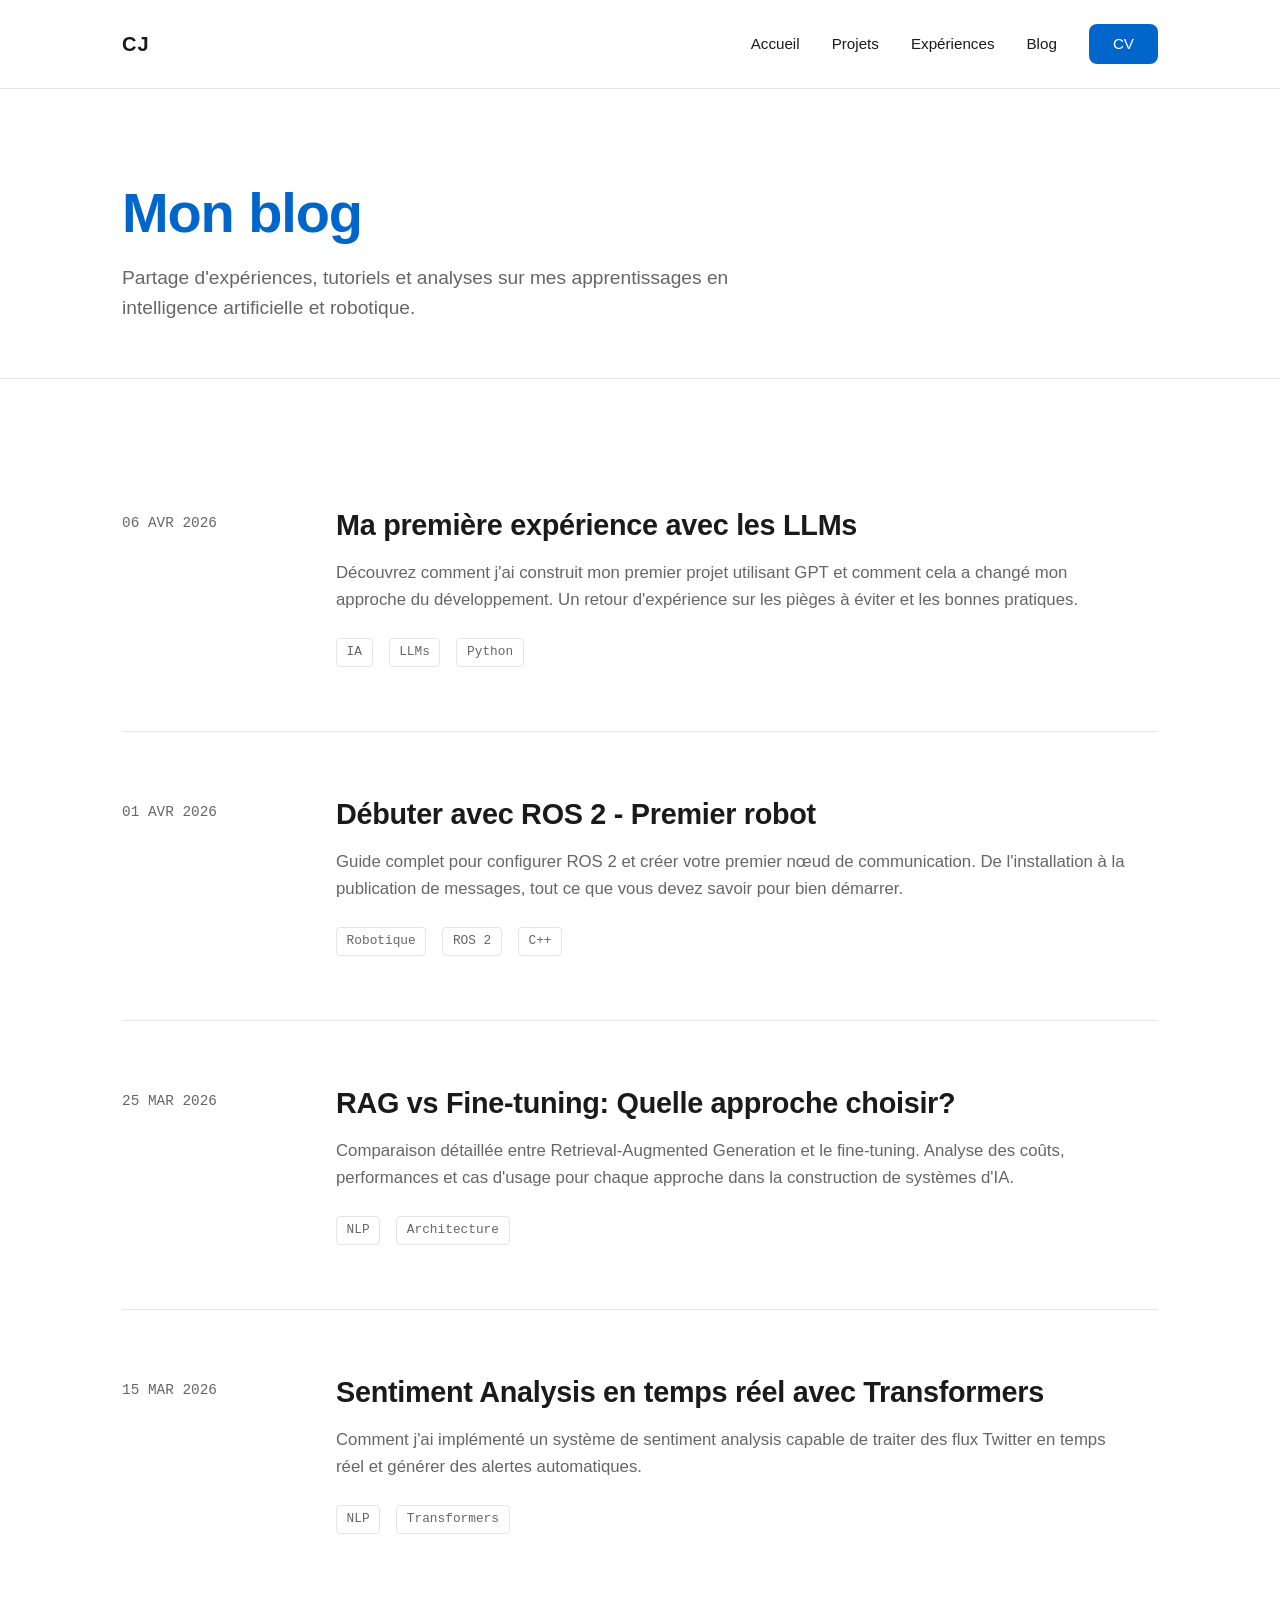
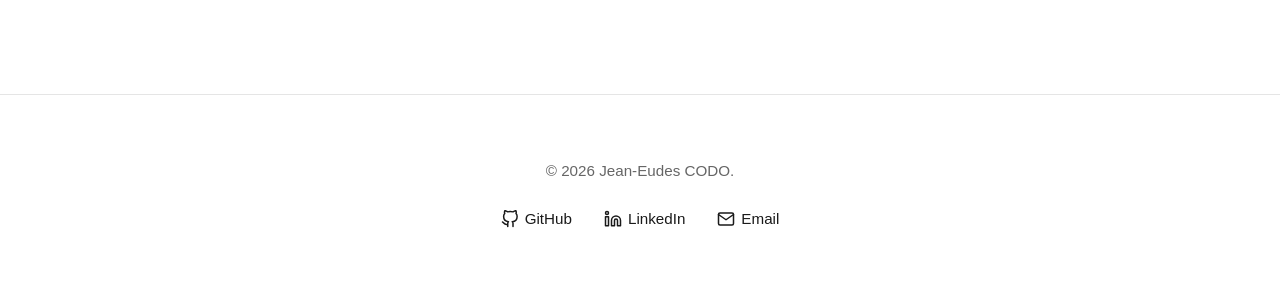
==== commit a1bf1e65: "feat: create experiences timeline page from CV data" ====
--- a/blog.html
+++ b/blog.html
@@ -4,7 +4,7 @@
     <meta charset="UTF-8">
     <meta name="viewport" content="width=device-width, initial-scale=1.0">
     <title>Blog - Jean-Eudes CODO</title>
-    <meta name="description" content="Blog de Eudes - Articles sur l'IA, NLP et systèmes autonomes">
+    <meta name="description" content="Blog de Eudes - Articles sur l'IA et mes projets personnels.">
     <link rel="stylesheet" href="css/base.css">
     <link rel="stylesheet" href="css/articles.css">
 </head>
@@ -18,8 +18,9 @@
                 <nav class="nav">
                     <a href="index.html" class="nav-link">Accueil</a>
                     <a href="projects.html" class="nav-link">Projets</a>
+                    <a href="experiences.html" class="nav-link">Expériences</a>
                     <a href="blog.html" class="nav-link">Blog</a>
-                    <a href="cv/index_cv.html" class="nav-link nav-cv">CV</a>
+                    <a href="cv/CV_Jean_Eudes_CODO_2026.pdf" target="_blank" class="nav-link nav-cv">CV</a>
                 </nav>
             </div>
         </div>
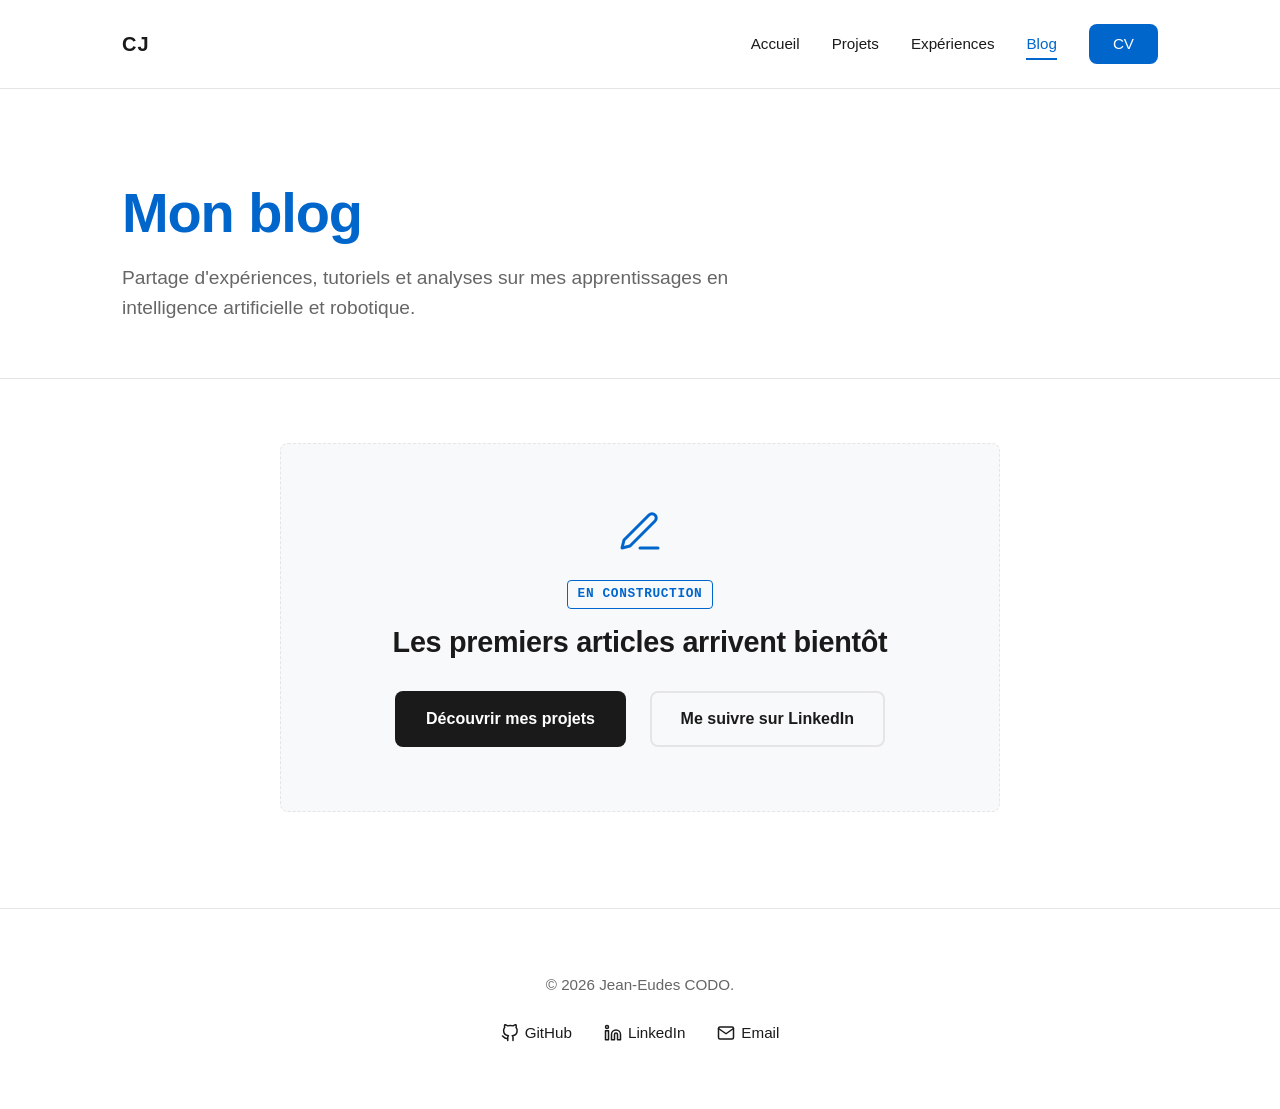
==== commit 8d1cf2d8: "feat: add FASHS internship, mobile nav menu and blog coming-soon page - Experiences: add AI & Proces" ====
--- a/blog.html
+++ b/blog.html
@@ -3,6 +3,7 @@
 <head>
     <meta charset="UTF-8">
     <meta name="viewport" content="width=device-width, initial-scale=1.0">
+    <meta name="color-scheme" content="light">
     <title>Blog - Jean-Eudes CODO</title>
     <meta name="description" content="Blog de Eudes - Articles sur l'IA et mes projets personnels.">
     <link rel="stylesheet" href="css/base.css">
@@ -15,13 +16,20 @@
         <div class="container">
             <div class="header-content">
                 <a href="index.html" class="logo">CJ</a>
-                <nav class="nav">
+                <nav class="nav" id="nav">
                     <a href="index.html" class="nav-link">Accueil</a>
                     <a href="projects.html" class="nav-link">Projets</a>
                     <a href="experiences.html" class="nav-link">Expériences</a>
-                    <a href="blog.html" class="nav-link">Blog</a>
-                    <a href="cv/CV_Jean_Eudes_CODO_2026.pdf" target="_blank" class="nav-link nav-cv">CV</a>
+                    <a href="blog.html" class="nav-link" aria-current="page">Blog</a>
                 </nav>
+                <div class="header-actions">
+                    <a href="cv/CV_Jean_Eudes_CODO_2026.pdf" target="_blank" class="nav-cv">CV</a>
+                    <button class="nav-toggle" id="navToggle" type="button" aria-label="Ouvrir le menu" aria-expanded="false" aria-controls="nav">
+                        <span></span>
+                        <span></span>
+                        <span></span>
+                    </button>
+                </div>
             </div>
         </div>
     </header>
@@ -39,10 +47,21 @@
     <!-- Blog Section -->
     <section class="blog" id="blog">
         <div class="container">
-            <!-- Articles Container -->
+            <!-- Blog en construction -->
+            <div class="blog-coming-soon reveal">
+                <svg class="coming-soon-icon" width="48" height="48" viewBox="0 0 24 24" fill="none" stroke="currentColor" stroke-width="1.5" stroke-linecap="round" stroke-linejoin="round"><path d="M12 20h9"></path><path d="M16.5 3.5a2.121 2.121 0 0 1 3 3L7 19l-4 1 1-4L16.5 3.5z"></path></svg>
+                <span class="coming-soon-badge">En construction</span>
+                <h2 class="coming-soon-title">Les premiers articles arrivent bientôt</h2>
+                <div class="coming-soon-actions">
+                    <a href="projects.html" class="btn btn-primary">Découvrir mes projets</a>
+                    <a href="https://linkedin.com/in/eudes-codo" target="_blank" class="btn btn-secondary">Me suivre sur LinkedIn</a>
+                </div>
+            </div>
+
+            <!-- Articles masqués tant que le blog est en construction (retirer ce commentaire pour les réafficher)
             <div class="articles-container" id="articlesContainer">
                 
-                <!-- Article 1 -->
+                Article 1
                 <article class="article-row reveal">
                     <div class="article-date">06 AVR 2026</div>
                     <div class="article-content">
@@ -60,7 +79,7 @@
                     <a href="articles/article_1.html" class="article-link-overlay">Lire l'article</a>
                 </article>
 
-                <!-- Article 2 -->
+                Article 2
                 <article class="article-row reveal">
                     <div class="article-date">01 AVR 2026</div>
                     <div class="article-content">
@@ -78,7 +97,7 @@
                     <a href="articles/article_2.html" class="article-link-overlay">Lire l'article</a>
                 </article>
 
-                <!-- Article 3 -->
+                Article 3
                 <article class="article-row reveal">
                     <div class="article-date">25 MAR 2026</div>
                     <div class="article-content">
@@ -95,7 +114,7 @@
                     <a href="articles/article_3.html" class="article-link-overlay">Lire l'article</a>
                 </article>
 
-                <!-- Article 4 -->
+                Article 4
                 <article class="article-row reveal">
                     <div class="article-date">15 MAR 2026</div>
                     <div class="article-content">
@@ -113,6 +132,7 @@
                 </article>
 
             </div>
+            -->
         </div>
     </section>
 
@@ -169,6 +189,27 @@
         };
 
         window.onload = reveal;
+
+        // Menu mobile
+        const navToggle = document.getElementById("navToggle");
+
+        function setMenu(open) {
+            document.getElementById("header").classList.toggle("nav-open", open);
+            navToggle.setAttribute("aria-expanded", open);
+            navToggle.setAttribute("aria-label", open ? "Fermer le menu" : "Ouvrir le menu");
+        }
+
+        navToggle.addEventListener("click", function() {
+            setMenu(!document.getElementById("header").classList.contains("nav-open"));
+        });
+
+        document.querySelectorAll(".nav-link").forEach(function(link) {
+            link.addEventListener("click", function() { setMenu(false); });
+        });
+
+        document.addEventListener("click", function(e) {
+            if (!document.getElementById("header").contains(e.target)) setMenu(false);
+        });
     </script>
 </body>
 </html>
--- a/css/base.css
+++ b/css/base.css
@@ -26,18 +26,6 @@
     --transition-normal: 0.3s ease;
     --transition-slow: 0.5s ease;
     --border-radius: 8px;
-}
-
-/* Dark Mode */
-@media (prefers-color-scheme: dark) {
-    :root {
-        --color-bg: #0f0f0f;
-        --color-text: #e5e5e5;
-        --color-text-light: #a0a0a0;
-        --color-border: #2a2a2a;
-        --color-accent: #151515;
-        --header-bg: rgba(15, 15, 15, 0.8);
-    }
 }
 
 /* ===========================
@@ -142,6 +130,7 @@
     display: flex;
     gap: var(--spacing-lg);
     align-items: center;
+    margin-left: auto;
 }
 
 .nav-link {
@@ -150,6 +139,21 @@
     font-weight: 500;
     position: relative;
     padding: 4px 0;
+}
+
+.nav-link[aria-current="page"] {
+    color: var(--color-primary);
+}
+
+.nav-link[aria-current="page"]::after {
+    width: 100%;
+}
+
+.header-actions {
+    display: flex;
+    align-items: center;
+    gap: var(--spacing-sm);
+    margin-left: var(--spacing-lg);
 }
 
 .nav-link::after {
@@ -169,20 +173,54 @@
 
 .nav-cv {
     background-color: var(--color-primary);
-    color: white !important;
+    color: white;
+    font-size: 0.95rem;
+    font-weight: 500;
     padding: var(--spacing-xs) var(--spacing-md);
     border-radius: var(--border-radius);
-    transition: all var(--transition-normal) !important;
-}
-
-.nav-cv::after {
-    display: none;
+    transition: all var(--transition-normal);
 }
 
 .nav-cv:hover {
+    color: white;
     background-color: var(--color-primary-hover);
     transform: translateY(-2px);
     box-shadow: 0 4px 12px rgba(0, 102, 204, 0.2);
+}
+
+/* Bouton du menu mobile (masqué sur ordinateur) */
+.nav-toggle {
+    display: none;
+    flex-direction: column;
+    justify-content: center;
+    gap: 5px;
+    width: 40px;
+    height: 40px;
+    padding: 0 10px;
+    background: transparent;
+    border: 1px solid var(--color-border);
+    border-radius: var(--border-radius);
+    cursor: pointer;
+}
+
+.nav-toggle span {
+    display: block;
+    height: 2px;
+    background-color: var(--color-text);
+    border-radius: 2px;
+    transition: transform var(--transition-normal), opacity var(--transition-normal);
+}
+
+.header.nav-open .nav-toggle span:nth-child(1) {
+    transform: translateY(7px) rotate(45deg);
+}
+
+.header.nav-open .nav-toggle span:nth-child(2) {
+    opacity: 0;
+}
+
+.header.nav-open .nav-toggle span:nth-child(3) {
+    transform: translateY(-7px) rotate(-45deg);
 }
 
 /* ===========================
@@ -577,9 +615,57 @@
     .connect h2 {
         font-size: 2.2rem;
     }
-    
+
+    /* Menu mobile : liens dans un panneau déroulant sous l'en-tête */
+    .nav-toggle {
+        display: flex;
+    }
+
+    .header-actions {
+        margin-left: auto;
+    }
+
     .nav {
-        gap: var(--spacing-md);
+        position: absolute;
+        top: 100%;
+        left: 0;
+        right: 0;
+        flex-direction: column;
+        align-items: stretch;
+        gap: 0;
+        margin-left: 0;
+        padding: 0 var(--spacing-lg) var(--spacing-xs);
+        background-color: var(--color-bg);
+        border-bottom: 1px solid var(--color-border);
+        box-shadow: 0 12px 24px rgba(0, 0, 0, 0.06);
+        opacity: 0;
+        visibility: hidden;
+        transform: translateY(-8px);
+        transition: opacity var(--transition-fast), transform var(--transition-fast), visibility var(--transition-fast);
+    }
+
+    .header.nav-open .nav {
+        opacity: 1;
+        visibility: visible;
+        transform: translateY(0);
+    }
+
+    .nav-link {
+        font-size: 1rem;
+        padding: var(--spacing-sm) 0;
+        border-bottom: 1px solid var(--color-border);
+    }
+
+    .nav-link:last-child {
+        border-bottom: none;
+    }
+
+    .nav-link::after {
+        display: none;
+    }
+
+    .nav-link[aria-current="page"] {
+        font-weight: 600;
     }
 }
 
@@ -587,18 +673,12 @@
     .container {
         padding: 0 var(--spacing-md);
     }
-    
+
     .header-content {
         padding: var(--spacing-md) 0;
     }
-    
+
     .nav {
-        gap: var(--spacing-sm);
-    }
-    
-    .nav-link {
-        font-size: 0.85rem;
-    }
-}
- }
-}
+        padding: 0 var(--spacing-md) var(--spacing-xs);
+    }
+}
--- a/css/articles.css
+++ b/css/articles.css
@@ -137,6 +137,56 @@
 }
 
 /* ===========================
+   Coming Soon (Blog en construction)
+   =========================== */
+
+.blog-coming-soon {
+    display: flex;
+    flex-direction: column;
+    align-items: center;
+    text-align: center;
+    max-width: 720px;
+    margin: 0 auto;
+    padding: var(--spacing-xl) var(--spacing-lg);
+    background-color: var(--color-accent);
+    border: 1px dashed var(--color-border);
+    border-radius: var(--border-radius);
+}
+
+.coming-soon-icon {
+    color: var(--color-primary);
+    margin-bottom: var(--spacing-md);
+}
+
+.coming-soon-badge {
+    display: inline-block;
+    padding: 0.2rem 0.6rem;
+    margin-bottom: var(--spacing-sm);
+    color: var(--color-primary);
+    font-size: 0.8rem;
+    font-weight: 600;
+    font-family: var(--font-mono);
+    text-transform: uppercase;
+    letter-spacing: 0.05em;
+    border: 1px solid var(--color-primary);
+    border-radius: 4px;
+}
+
+.coming-soon-title {
+    font-size: 1.8rem;
+    font-weight: 700;
+    margin-bottom: var(--spacing-lg);
+    letter-spacing: -0.01em;
+}
+
+.coming-soon-actions {
+    display: flex;
+    gap: var(--spacing-md);
+    flex-wrap: wrap;
+    justify-content: center;
+}
+
+/* ===========================
    Responsive Design
    =========================== */
 
@@ -171,5 +221,19 @@
     .article-row:hover {
         transform: none;
     }
-}
-
+
+    .blog-coming-soon {
+        padding: var(--spacing-lg) var(--spacing-md);
+    }
+
+    .coming-soon-title {
+        font-size: 1.4rem;
+    }
+
+    .coming-soon-actions {
+        flex-direction: column;
+        width: 100%;
+        gap: var(--spacing-sm);
+    }
+}
+
